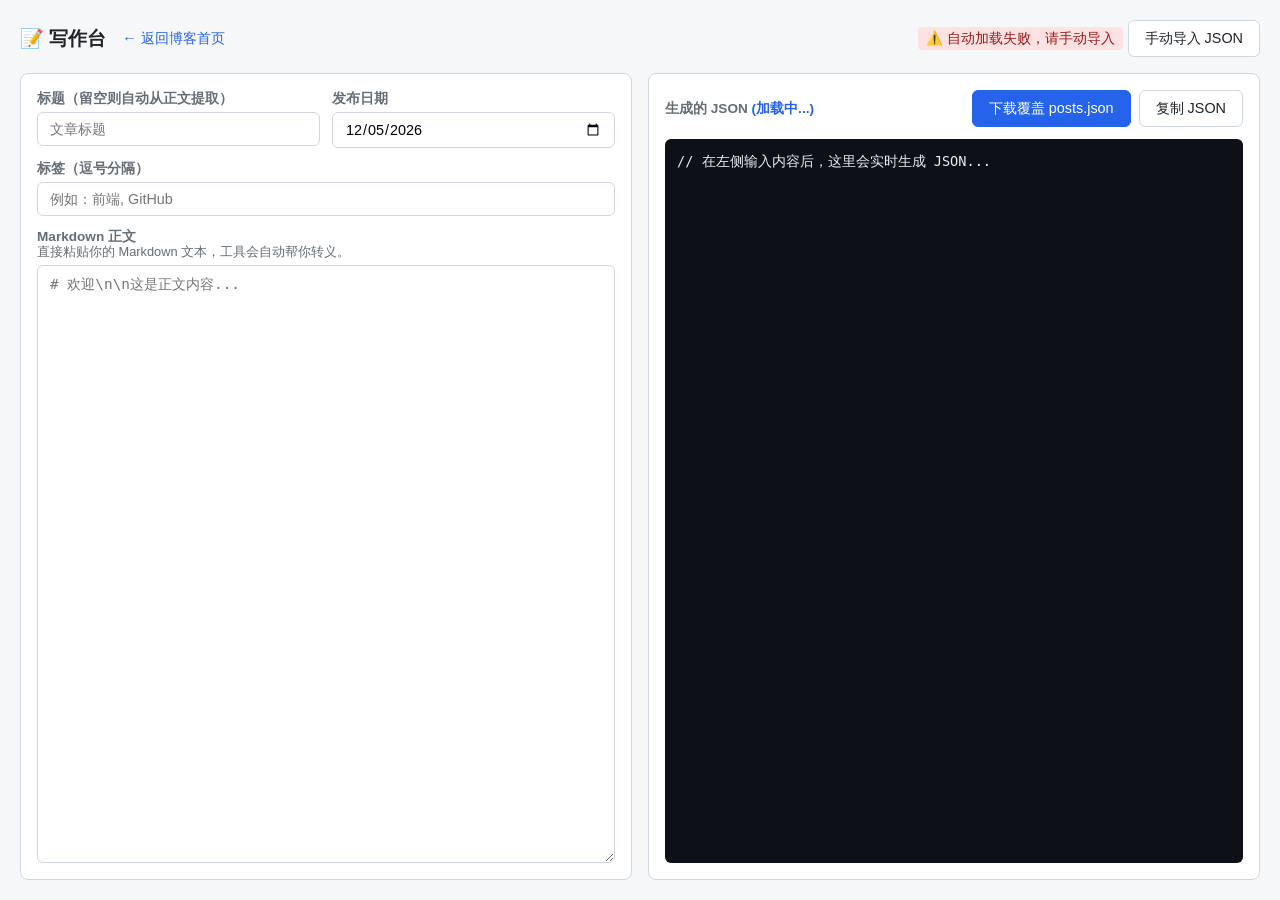
==== editor.html @ 3353a09c "Add files via upload" ====
<!DOCTYPE html>
<html lang="zh-CN">
<head>
  <meta charset="UTF-8">
  <meta name="viewport" content="width=device-width, initial-scale=1.0">
  <title>写作台 · 博客后台</title>
  <style>
    /* ... 样式和之前一样，保持不变 ... */
    :root { --bg: #f6f7f9; --panel-bg: #ffffff; --text: #1f2328; --text-soft: #656d76; --border: #d0d7de; --accent: #2563eb; --accent-hover: #1d4ed8; }
    * { box-sizing: border-box; }
    body { margin: 0; padding: 20px; font-family: -apple-system, BlinkMacSystemFont, "Segoe UI", "PingFang SC", "Microsoft YaHei", sans-serif; background-color: var(--bg); color: var(--text); height: 100vh; display: flex; flex-direction: column; gap: 16px; }
    header { display: flex; justify-content: space-between; align-items: center; }
    h1 { margin: 0; font-size: 1.2rem; display: flex; align-items: center; gap: 16px;}
    h1 a { font-size: 0.9rem; font-weight: normal; color: var(--accent); text-decoration: none; }
    h1 a:hover { text-decoration: underline; }
    .layout { display: flex; gap: 16px; flex: 1; min-height: 0; }
    @media (max-width: 800px) { .layout { flex-direction: column; } }
    .panel { flex: 1; background: var(--panel-bg); border: 1px solid var(--border); border-radius: 8px; padding: 16px; display: flex; flex-direction: column; gap: 12px; overflow-y: auto; }
    .form-group { display: flex; flex-direction: column; gap: 4px; }
    label { font-size: 0.85rem; font-weight: 600; color: var(--text-soft); }
    input, textarea { width: 100%; padding: 8px 12px; border: 1px solid var(--border); border-radius: 6px; font-family: inherit; font-size: 0.9rem; outline: none; }
    input:focus, textarea:focus { border-color: var(--accent); }
    textarea { resize: vertical; min-height: 150px; flex: 1; font-family: ui-monospace, SFMono-Regular, Menlo, Consolas, monospace; line-height: 1.5; }
    .row { display: flex; gap: 12px; }
    .row > * { flex: 1; }
    .btn-group { display: flex; gap: 8px; flex-wrap: wrap; margin-top: 8px; }
    button { padding: 8px 16px; border: 1px solid var(--border); background: var(--panel-bg); color: var(--text); border-radius: 6px; font-size: 0.9rem; cursor: pointer; transition: all 0.2s; display: inline-flex; align-items: center; justify-content: center; gap: 6px; }
    button:hover { background: #f3f4f6; }
    button.primary { background: var(--accent); color: white; border-color: var(--accent); }
    button.primary:hover { background: var(--accent-hover); }
    pre { margin: 0; padding: 12px; background: #0d1117; color: #e6edf3; border-radius: 6px; overflow: auto; flex: 1; font-family: ui-monospace, SFMono-Regular, Menlo, Consolas, monospace; font-size: 0.85rem; line-height: 1.5; white-space: pre-wrap; word-break: break-all; }
    .hint { font-size: 0.8rem; color: var(--text-soft); margin-top: -6px; }
    .status { font-size: 0.85rem; padding: 4px 8px; border-radius: 4px; }
    .status.success { background: #dcfce7; color: #166534; }
    .status.error { background: #fee2e2; color: #991b1b; }
  </style>
</head>
<body>

  <header>
    <h1>📝 写作台 <a href="index.html">← 返回博客首页</a></h1>
    <div>
      <span id="loadStatus" class="status">正在读取仓库数据...</span>
      <label class="btn-group" style="margin: 0; display: inline-flex;">
        <button type="button" onclick="document.getElementById('jsonFileInput').click()">手动导入 JSON</button>
        <input type="file" id="jsonFileInput" accept=".json" hidden onchange="importJson(this)">
      </label>
    </div>
  </header>

  <div class="layout">
    <!-- 左侧输入区 -->
    <div class="panel">
      <div class="row">
        <div class="form-group">
          <label>标题（留空则自动从正文提取）</label>
          <input type="text" id="postTitle" placeholder="文章标题">
        </div>
        <div class="form-group">
          <label>发布日期</label>
          <input type="date" id="postDate">
        </div>
      </div>
      <div class="form-group">
        <label>标签（逗号分隔）</label>
        <input type="text" id="postTags" placeholder="例如：前端, GitHub">
      </div>
      <div class="form-group" style="flex: 1; display: flex; flex-direction: column;">
        <label>Markdown 正文</label>
        <div class="hint">直接粘贴你的 Markdown 文本，工具会自动帮你转义。</div>
        <textarea id="postContent" placeholder="# 欢迎\n\n这是正文内容..."></textarea>
      </div>
    </div>

    <!-- 右侧输出区 -->
    <div class="panel">
      <div style="display: flex; justify-content: space-between; align-items: center;">
        <label>生成的 JSON <span id="modeText" style="color: var(--accent);">(加载中...)</span></label>
        <div class="btn-group" style="margin-top: 0;">
          <button class="primary" onclick="downloadJson()">下载覆盖 posts.json</button>
          <button onclick="copyJson()">复制 JSON</button>
        </div>
      </div>
      <pre><code id="outputJson">// 等待数据...</code></pre>
    </div>
  </div>

  <script>
    let existingPostsArray = null; 

    // 初始化日期
    const today = new Date();
    const yyyy = today.getFullYear();
    const mm = String(today.getMonth() + 1).padStart(2, '0');
    const dd = String(today.getDate()).padStart(2, '0');
    document.getElementById('postDate').value = `${yyyy}-${mm}-${dd}`;

    // 监听输入
    ['postTitle', 'postDate', 'postTags', 'postContent'].forEach(id => {
      document.getElementById(id).addEventListener('input', generateJson);
    });

    // 自动获取仓库里的 posts.json
    async function autoLoadPosts() {
      const statusEl = document.getElementById('loadStatus');
      try {
        // 加时间戳防止浏览器缓存
        const res = await fetch('posts.json?t=' + Date.now());
        if (!res.ok) throw new Error('文件不存在或网络错误');
        const data = await res.json();
        
        if (Array.isArray(data)) {
          existingPostsArray = data;
          statusEl.textContent = `✅ 已自动加载 ${data.length} 篇文章`;
          statusEl.className = 'status success';
        } else {
          throw new Error('posts.json 格式不是数组');
        }
      } catch (err) {
        console.warn('自动加载失败:', err);
        statusEl.textContent = '⚠️ 自动加载失败，请手动导入';
        statusEl.className = 'status error';
      } finally {
        generateJson();
      }
    }

    function genId() {
      return 'post-' + Date.now().toString(36) + '-' + Math.random().toString(36).slice(2, 6);
    }

    function extractTitle(text) {
      const match = text.match(/^\s*#\s+(.+?)\s*$/m);
      return match ? match[1].trim() : '未命名文章';
    }

    function generateJson() {
      const titleInput = document.getElementById('postTitle').value.trim();
      const date = document.getElementById('postDate').value;
      const tagsRaw = document.getElementById('postTags').value.trim();
      const content = document.getElementById('postContent').value;

      if (!titleInput && !content.trim()) {
        document.getElementById('outputJson').textContent = '// 在左侧输入内容后，这里会实时生成 JSON...';
        return;
      }

      const tags = tagsRaw ? tagsRaw.split(/[,，\s]+/).filter(Boolean) : [];
      const title = titleInput || extractTitle(content);

      const newPost = {
        id: genId(),
        title: title,
        date: date,
        tags: tags,
        content: content
      };

      let finalOutput;
      if (existingPostsArray) {
        // 如果有历史数据，合并进去（新文章始终在最前面）
        const tempArray = [newPost, ...existingPostsArray];
        finalOutput = tempArray;
        document.getElementById('modeText').textContent = `(完整数组, 共 ${tempArray.length} 篇)`;
      } else {
        finalOutput = newPost;
        document.getElementById('modeText').textContent = '(单篇对象)';
      }

      document.getElementById('outputJson').textContent = JSON.stringify(finalOutput, null, 2);
    }

    function copyJson() {
      const text = document.getElementById('outputJson').textContent;
      if (text.startsWith('//')) return;
      navigator.clipboard.writeText(text).then(() => alert('已复制到剪贴板！'));
    }

    function downloadJson() {
      const text = document.getElementById('outputJson').textContent;
      if (text.startsWith('//')) return;
      const blob = new Blob([text], { type: 'application/json;charset=utf-8' });
      const url = URL.createObjectURL(blob);
      const a = document.createElement('a');
      a.href = url;
      a.download = 'posts.json';
      document.body.appendChild(a);
      a.click();
      a.remove();
      setTimeout(() => URL.revokeObjectURL(url), 1000);
    }

    function importJson(input) {
      const file = input.files[0];
      if (!file) return;
      const reader = new FileReader();
      reader.onload = (e) => {
        try {
          const data = JSON.parse(e.target.result);
          if (Array.isArray(data)) {
            existingPostsArray = data;
            document.getElementById('loadStatus').textContent = `✅ 手动导入 ${data.length} 篇`;
            document.getElementById('loadStatus').className = 'status success';
            generateJson();
          } else {
            alert('导入失败：格式不正确');
          }
        } catch (err) {
          alert('解析失败：不是有效的 JSON');
        } finally {
          input.value = '';
        }
      };
      reader.readAsText(file);
    }

    // 页面加载时自动触发读取
    autoLoadPosts();
  </script>
</body>
</html>
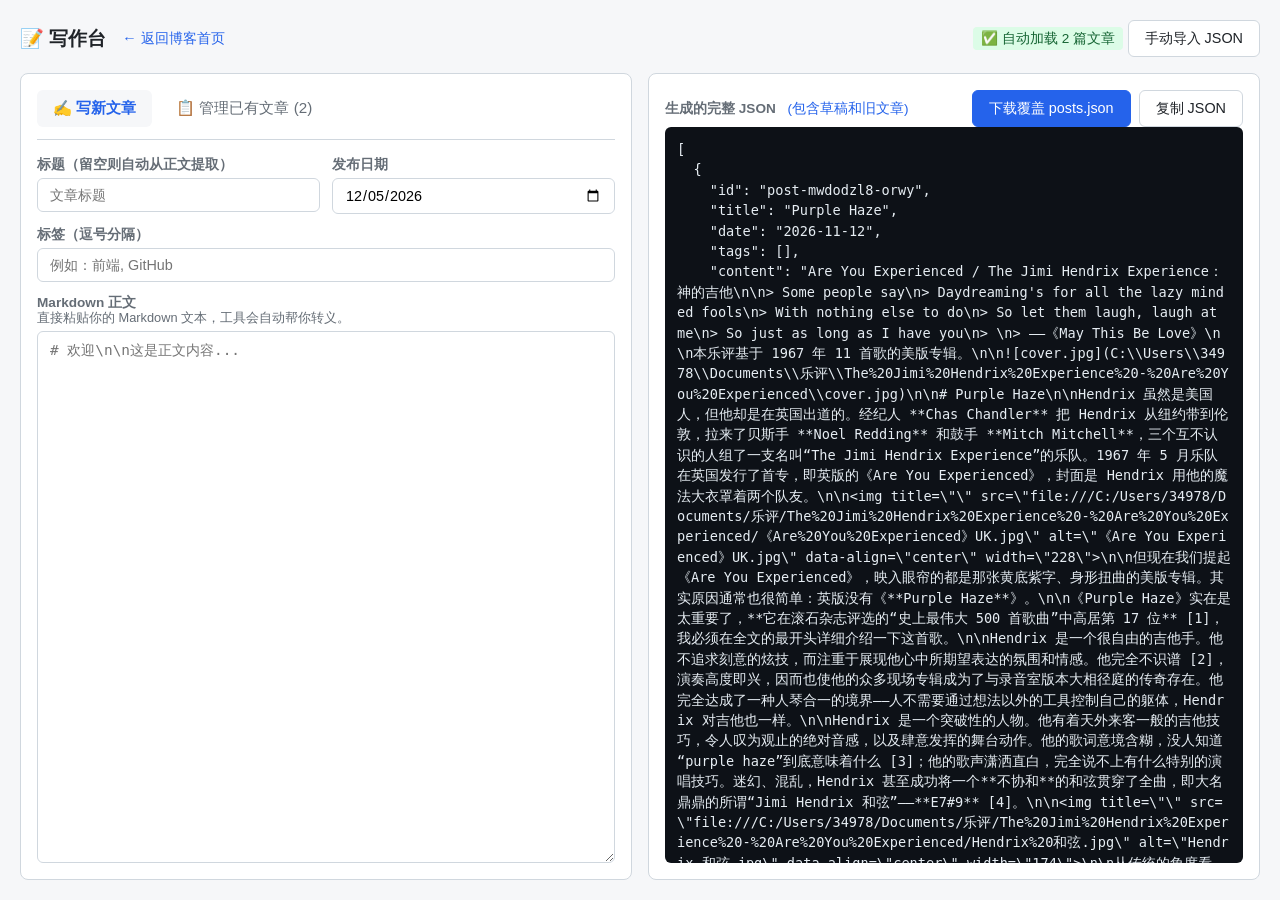
==== commit dc4c67a6: "Add files via upload" ====
--- a/editor.html
+++ b/editor.html
@@ -3,33 +3,93 @@
 <head>
   <meta charset="UTF-8">
   <meta name="viewport" content="width=device-width, initial-scale=1.0">
-  <title>写作台 · 博客后台</title>
+  <title>写作台 · 2020ak91's Blog</title>
   <style>
-    /* ... 样式和之前一样，保持不变 ... */
-    :root { --bg: #f6f7f9; --panel-bg: #ffffff; --text: #1f2328; --text-soft: #656d76; --border: #d0d7de; --accent: #2563eb; --accent-hover: #1d4ed8; }
+    :root {
+      --bg: #f6f7f9;
+      --panel-bg: #ffffff;
+      --text: #1f2328;
+      --text-soft: #656d76;
+      --border: #d0d7de;
+      --accent: #2563eb;
+      --accent-hover: #1d4ed8;
+      --danger: #dc2626;
+      --danger-hover: #b91c1c;
+    }
     * { box-sizing: border-box; }
-    body { margin: 0; padding: 20px; font-family: -apple-system, BlinkMacSystemFont, "Segoe UI", "PingFang SC", "Microsoft YaHei", sans-serif; background-color: var(--bg); color: var(--text); height: 100vh; display: flex; flex-direction: column; gap: 16px; }
+    body {
+      margin: 0; padding: 20px;
+      font-family: -apple-system, BlinkMacSystemFont, "Segoe UI", "PingFang SC", "Microsoft YaHei", sans-serif;
+      background-color: var(--bg); color: var(--text);
+      height: 100vh; display: flex; flex-direction: column; gap: 16px;
+    }
     header { display: flex; justify-content: space-between; align-items: center; }
-    h1 { margin: 0; font-size: 1.2rem; display: flex; align-items: center; gap: 16px;}
+    h1 { margin: 0; font-size: 1.2rem; display: flex; align-items: center; gap: 16px; }
     h1 a { font-size: 0.9rem; font-weight: normal; color: var(--accent); text-decoration: none; }
     h1 a:hover { text-decoration: underline; }
+
     .layout { display: flex; gap: 16px; flex: 1; min-height: 0; }
     @media (max-width: 800px) { .layout { flex-direction: column; } }
-    .panel { flex: 1; background: var(--panel-bg); border: 1px solid var(--border); border-radius: 8px; padding: 16px; display: flex; flex-direction: column; gap: 12px; overflow-y: auto; }
+
+    .panel {
+      flex: 1; background: var(--panel-bg); border: 1px solid var(--border);
+      border-radius: 8px; padding: 16px; display: flex; flex-direction: column; overflow-y: auto;
+    }
+
+    /* Tab 切换 */
+    .tabs { display: flex; gap: 8px; margin-bottom: 16px; border-bottom: 1px solid var(--border); padding-bottom: 12px; }
+    .tab-btn {
+      background: transparent; border: none; padding: 8px 16px; font-size: 0.95rem;
+      cursor: pointer; color: var(--text-soft); border-radius: 6px; transition: all 0.2s;
+    }
+    .tab-btn.active { background: var(--bg); color: var(--accent); font-weight: 600; }
+    .tab-btn:hover:not(.active) { background: #f0f0f0; }
+
+    .tab-content { display: none; flex-direction: column; gap: 12px; flex: 1; }
+    .tab-content.active { display: flex; }
+
+    /* 表单样式 */
     .form-group { display: flex; flex-direction: column; gap: 4px; }
     label { font-size: 0.85rem; font-weight: 600; color: var(--text-soft); }
-    input, textarea { width: 100%; padding: 8px 12px; border: 1px solid var(--border); border-radius: 6px; font-family: inherit; font-size: 0.9rem; outline: none; }
+    input, textarea {
+      width: 100%; padding: 8px 12px; border: 1px solid var(--border);
+      border-radius: 6px; font-family: inherit; font-size: 0.9rem; outline: none;
+    }
     input:focus, textarea:focus { border-color: var(--accent); }
     textarea { resize: vertical; min-height: 150px; flex: 1; font-family: ui-monospace, SFMono-Regular, Menlo, Consolas, monospace; line-height: 1.5; }
     .row { display: flex; gap: 12px; }
     .row > * { flex: 1; }
+    .hint { font-size: 0.8rem; color: var(--text-soft); margin-top: -6px; }
+
+    /* 文章管理列表 */
+    .manage-list { display: flex; flex-direction: column; gap: 10px; }
+    .manage-item {
+      display: flex; justify-content: space-between; align-items: center;
+      padding: 12px 16px; border: 1px solid var(--border); border-radius: 6px;
+      background: #fafafa;
+    }
+    .manage-item-info { display: flex; flex-direction: column; gap: 4px; }
+    .manage-item-title { font-weight: 600; font-size: 0.95rem; }
+    .manage-item-meta { font-size: 0.8rem; color: var(--text-soft); }
+
+    /* 按钮样式 */
     .btn-group { display: flex; gap: 8px; flex-wrap: wrap; margin-top: 8px; }
-    button { padding: 8px 16px; border: 1px solid var(--border); background: var(--panel-bg); color: var(--text); border-radius: 6px; font-size: 0.9rem; cursor: pointer; transition: all 0.2s; display: inline-flex; align-items: center; justify-content: center; gap: 6px; }
+    button {
+      padding: 8px 16px; border: 1px solid var(--border); background: var(--panel-bg);
+      color: var(--text); border-radius: 6px; font-size: 0.9rem; cursor: pointer; transition: all 0.2s;
+    }
     button:hover { background: #f3f4f6; }
     button.primary { background: var(--accent); color: white; border-color: var(--accent); }
     button.primary:hover { background: var(--accent-hover); }
-    pre { margin: 0; padding: 12px; background: #0d1117; color: #e6edf3; border-radius: 6px; overflow: auto; flex: 1; font-family: ui-monospace, SFMono-Regular, Menlo, Consolas, monospace; font-size: 0.85rem; line-height: 1.5; white-space: pre-wrap; word-break: break-all; }
-    .hint { font-size: 0.8rem; color: var(--text-soft); margin-top: -6px; }
+    button.danger { background: #fee2e2; color: var(--danger); border-color: #fca5a5; padding: 4px 12px; font-size: 0.85rem; }
+    button.danger:hover { background: var(--danger); color: white; border-color: var(--danger); }
+
+    /* 右侧代码区 */
+    pre {
+      margin: 0; padding: 12px; background: #0d1117; color: #e6edf3; border-radius: 6px;
+      overflow: auto; flex: 1; font-family: ui-monospace, SFMono-Regular, Menlo, Consolas, monospace;
+      font-size: 0.85rem; line-height: 1.5; white-space: pre-wrap; word-break: break-all;
+    }
     .status { font-size: 0.85rem; padding: 4px 8px; border-radius: 4px; }
     .status.success { background: #dcfce7; color: #166534; }
     .status.error { background: #fee2e2; color: #991b1b; }
@@ -49,44 +109,62 @@
   </header>
 
   <div class="layout">
-    <!-- 左侧输入区 -->
+    <!-- 左侧操作区 -->
     <div class="panel">
-      <div class="row">
+      <!-- Tab 切换按钮 -->
+      <div class="tabs">
+        <button class="tab-btn active" data-target="edit">✍️ 写新文章</button>
+        <button class="tab-btn" data-target="manage">📋 管理已有文章 (<span id="countNum">0</span>)</button>
+      </div>
+
+      <!-- 写文章面板 -->
+      <div id="edit-panel" class="tab-content active">
+        <div class="row">
+          <div class="form-group">
+            <label>标题（留空则自动从正文提取）</label>
+            <input type="text" id="postTitle" placeholder="文章标题">
+          </div>
+          <div class="form-group">
+            <label>发布日期</label>
+            <input type="date" id="postDate">
+          </div>
+        </div>
         <div class="form-group">
-          <label>标题（留空则自动从正文提取）</label>
-          <input type="text" id="postTitle" placeholder="文章标题">
-        </div>
-        <div class="form-group">
-          <label>发布日期</label>
-          <input type="date" id="postDate">
+          <label>标签（逗号分隔）</label>
+          <input type="text" id="postTags" placeholder="例如：前端, GitHub">
+        </div>
+        <div class="form-group" style="flex: 1; display: flex; flex-direction: column;">
+          <label>Markdown 正文</label>
+          <div class="hint">直接粘贴你的 Markdown 文本，工具会自动帮你转义。</div>
+          <textarea id="postContent" placeholder="# 欢迎\n\n这是正文内容..."></textarea>
         </div>
       </div>
-      <div class="form-group">
-        <label>标签（逗号分隔）</label>
-        <input type="text" id="postTags" placeholder="例如：前端, GitHub">
-      </div>
-      <div class="form-group" style="flex: 1; display: flex; flex-direction: column;">
-        <label>Markdown 正文</label>
-        <div class="hint">直接粘贴你的 Markdown 文本，工具会自动帮你转义。</div>
-        <textarea id="postContent" placeholder="# 欢迎\n\n这是正文内容..."></textarea>
+
+      <!-- 管理文章面板 -->
+      <div id="manage-panel" class="tab-content">
+        <div class="hint" style="margin-bottom: 10px;">点击删除后，右侧的 JSON 会立刻更新。复制或下载覆盖即可生效。</div>
+        <div id="manageList" class="manage-list">
+          <!-- 动态渲染列表 -->
+        </div>
       </div>
     </div>
 
     <!-- 右侧输出区 -->
     <div class="panel">
       <div style="display: flex; justify-content: space-between; align-items: center;">
-        <label>生成的 JSON <span id="modeText" style="color: var(--accent);">(加载中...)</span></label>
+        <label>生成的完整 JSON <span id="modeText" style="color: var(--accent); font-weight: normal; margin-left: 8px;">(包含草稿和旧文章)</span></label>
         <div class="btn-group" style="margin-top: 0;">
           <button class="primary" onclick="downloadJson()">下载覆盖 posts.json</button>
           <button onclick="copyJson()">复制 JSON</button>
         </div>
       </div>
-      <pre><code id="outputJson">// 等待数据...</code></pre>
+      <pre><code id="outputJson">// 等待数据加载...</code></pre>
     </div>
   </div>
 
   <script>
-    let existingPostsArray = null; 
+    let existingPostsArray = []; // 仓库里原有的文章
+    let draftPost = null;        // 正在左侧写的新文章（草稿）
 
     // 初始化日期
     const today = new Date();
@@ -95,81 +173,171 @@
     const dd = String(today.getDate()).padStart(2, '0');
     document.getElementById('postDate').value = `${yyyy}-${mm}-${dd}`;
 
-    // 监听输入
+    // 生成固定的草稿 ID
+    function genId() {
+      return 'post-' + Date.now().toString(36) + '-' + Math.random().toString(36).slice(2, 6);
+    }
+    let currentDraftId = genId();
+
+    // ================= Tab 切换逻辑 =================
+    document.querySelectorAll('.tab-btn').forEach(btn => {
+      btn.addEventListener('click', () => {
+        document.querySelectorAll('.tab-btn').forEach(b => b.classList.remove('active'));
+        document.querySelectorAll('.tab-content').forEach(c => c.classList.remove('active'));
+        
+        btn.classList.add('active');
+        document.getElementById(btn.dataset.target + '-panel').classList.add('active');
+      });
+    });
+
+    // ================= 渲染与更新逻辑 =================
+    function updateJsonOutput() {
+      // 合并逻辑：如果有草稿，放最前面；后面跟旧文章
+      let finalArray = [];
+      if (draftPost && (draftPost.title || draftPost.content)) {
+        finalArray.push(draftPost);
+      }
+      finalArray = finalArray.concat(existingPostsArray);
+
+      // 按日期倒序排（新日期在上）
+      finalArray.sort((a, b) => String(b.date || '').localeCompare(String(a.date || '')));
+
+      document.getElementById('outputJson').textContent = JSON.stringify(finalArray, null, 2);
+      document.getElementById('countNum').textContent = existingPostsArray.length;
+      
+      renderManageList();
+    }
+
+    // 左侧表单输入监听
     ['postTitle', 'postDate', 'postTags', 'postContent'].forEach(id => {
-      document.getElementById(id).addEventListener('input', generateJson);
+      document.getElementById(id).addEventListener('input', () => {
+        const titleInput = document.getElementById('postTitle').value.trim();
+        const content = document.getElementById('postContent').value;
+        
+        // 自动提取标题
+        let finalTitle = titleInput;
+        if (!finalTitle && content) {
+          const match = content.match(/^\s*#\s+(.+?)\s*$/m);
+          finalTitle = match ? match[1].trim() : '未命名文章';
+        }
+
+        // 只要输入了东西，就更新草稿
+        if (finalTitle || content.trim()) {
+          draftPost = {
+            id: currentDraftId, // 固定 ID
+            title: finalTitle || '无标题',
+            date: document.getElementById('postDate').value,
+            tags: document.getElementById('postTags').value.trim().split(/[,，\s]+/).filter(Boolean),
+            content: content
+          };
+        } else {
+          draftPost = null; // 清空了就不保留
+        }
+
+        updateJsonOutput();
+      });
     });
 
-    // 自动获取仓库里的 posts.json
+    // 渲染管理列表
+    function renderManageList() {
+      const listEl = document.getElementById('manageList');
+      listEl.innerHTML = '';
+      
+      if (existingPostsArray.length === 0) {
+        listEl.innerHTML = '<div style="text-align:center; color:var(--text-soft); padding: 20px;">暂无已有文章</div>';
+        return;
+      }
+
+      // 按日期排序展示
+      const sorted = [...existingPostsArray].sort((a, b) => String(b.date || '').localeCompare(String(a.date || '')));
+
+      sorted.forEach(post => {
+        const item = document.createElement('div');
+        item.className = 'manage-item';
+        item.innerHTML = `
+          <div class="manage-item-info">
+            <div class="manage-item-title">${escapeHtml(post.title || '无标题')}</div>
+            <div class="manage-item-meta">${escapeHtml(post.date || '')} · ID: ${escapeHtml(post.id)}</div>
+          </div>
+          <button class="danger" onclick="deletePost('${escapeHtml(post.id)}')">删除</button>
+        `;
+        listEl.appendChild(item);
+      });
+    }
+
+    // 删除文章
+    function deletePost(id) {
+      if (!confirm('确定要删除这篇文章吗？\n删除后右侧的 JSON 会更新，你需要下载覆盖才能最终生效。')) return;
+      
+      existingPostsArray = existingPostsArray.filter(p => p.id !== id);
+      updateJsonOutput();
+      
+      // 如果删除的就是草稿，清空表单
+      if (currentDraftId === id) {
+        document.getElementById('postTitle').value = '';
+        document.getElementById('postContent').value = '';
+        document.getElementById('postTags').value = '';
+        draftPost = null;
+        currentDraftId = genId();
+        updateJsonOutput();
+      }
+    }
+
+    // 简单的转义防注入
+    function escapeHtml(str = '') {
+      return String(str).replace(/[&<>"']/g, ch => ({
+        '&': '&amp;', '<': '&lt;', '>': '&gt;', '"': '&quot;', "'": '&#39;'
+      }[ch]));
+    }
+
+    // ================= 加载与导入逻辑 =================
     async function autoLoadPosts() {
       const statusEl = document.getElementById('loadStatus');
       try {
-        // 加时间戳防止浏览器缓存
         const res = await fetch('posts.json?t=' + Date.now());
-        if (!res.ok) throw new Error('文件不存在或网络错误');
-        const data = await res.json();
+        if (!res.ok) throw new Error('文件不存在');
+        const text = await res.text();
+        let data = text.trim() ? JSON.parse(text) : [];
         
         if (Array.isArray(data)) {
           existingPostsArray = data;
-          statusEl.textContent = `✅ 已自动加载 ${data.length} 篇文章`;
+          statusEl.textContent = `✅ 自动加载 ${data.length} 篇文章`;
           statusEl.className = 'status success';
-        } else {
-          throw new Error('posts.json 格式不是数组');
-        }
+        } else throw new Error('格式不是数组');
       } catch (err) {
-        console.warn('自动加载失败:', err);
+        console.warn(err);
         statusEl.textContent = '⚠️ 自动加载失败，请手动导入';
         statusEl.className = 'status error';
       } finally {
-        generateJson();
+        updateJsonOutput();
       }
     }
 
-    function genId() {
-      return 'post-' + Date.now().toString(36) + '-' + Math.random().toString(36).slice(2, 6);
-    }
-
-    function extractTitle(text) {
-      const match = text.match(/^\s*#\s+(.+?)\s*$/m);
-      return match ? match[1].trim() : '未命名文章';
-    }
-
-    function generateJson() {
-      const titleInput = document.getElementById('postTitle').value.trim();
-      const date = document.getElementById('postDate').value;
-      const tagsRaw = document.getElementById('postTags').value.trim();
-      const content = document.getElementById('postContent').value;
-
-      if (!titleInput && !content.trim()) {
-        document.getElementById('outputJson').textContent = '// 在左侧输入内容后，这里会实时生成 JSON...';
-        return;
-      }
-
-      const tags = tagsRaw ? tagsRaw.split(/[,，\s]+/).filter(Boolean) : [];
-      const title = titleInput || extractTitle(content);
-
-      const newPost = {
-        id: genId(),
-        title: title,
-        date: date,
-        tags: tags,
-        content: content
+    function importJson(input) {
+      const file = input.files[0];
+      if (!file) return;
+      const reader = new FileReader();
+      reader.onload = (e) => {
+        try {
+          const data = JSON.parse(e.target.result);
+          if (Array.isArray(data)) {
+            existingPostsArray = data;
+            document.getElementById('loadStatus').textContent = `✅ 手动导入 ${data.length} 篇`;
+            document.getElementById('loadStatus').className = 'status success';
+            updateJsonOutput();
+          } else {
+            alert('导入失败：格式不正确');
+          }
+        } catch (err) {
+          alert('解析失败：不是有效的 JSON');
+        } finally {
+          input.value = '';
+        }
       };
-
-      let finalOutput;
-      if (existingPostsArray) {
-        // 如果有历史数据，合并进去（新文章始终在最前面）
-        const tempArray = [newPost, ...existingPostsArray];
-        finalOutput = tempArray;
-        document.getElementById('modeText').textContent = `(完整数组, 共 ${tempArray.length} 篇)`;
-      } else {
-        finalOutput = newPost;
-        document.getElementById('modeText').textContent = '(单篇对象)';
-      }
-
-      document.getElementById('outputJson').textContent = JSON.stringify(finalOutput, null, 2);
-    }
-
+      reader.readAsText(file);
+    }
+
+    // ================= 导出逻辑 =================
     function copyJson() {
       const text = document.getElementById('outputJson').textContent;
       if (text.startsWith('//')) return;
@@ -190,31 +358,7 @@
       setTimeout(() => URL.revokeObjectURL(url), 1000);
     }
 
-    function importJson(input) {
-      const file = input.files[0];
-      if (!file) return;
-      const reader = new FileReader();
-      reader.onload = (e) => {
-        try {
-          const data = JSON.parse(e.target.result);
-          if (Array.isArray(data)) {
-            existingPostsArray = data;
-            document.getElementById('loadStatus').textContent = `✅ 手动导入 ${data.length} 篇`;
-            document.getElementById('loadStatus').className = 'status success';
-            generateJson();
-          } else {
-            alert('导入失败：格式不正确');
-          }
-        } catch (err) {
-          alert('解析失败：不是有效的 JSON');
-        } finally {
-          input.value = '';
-        }
-      };
-      reader.readAsText(file);
-    }
-
-    // 页面加载时自动触发读取
+    // 页面加载时触发
     autoLoadPosts();
   </script>
 </body>
